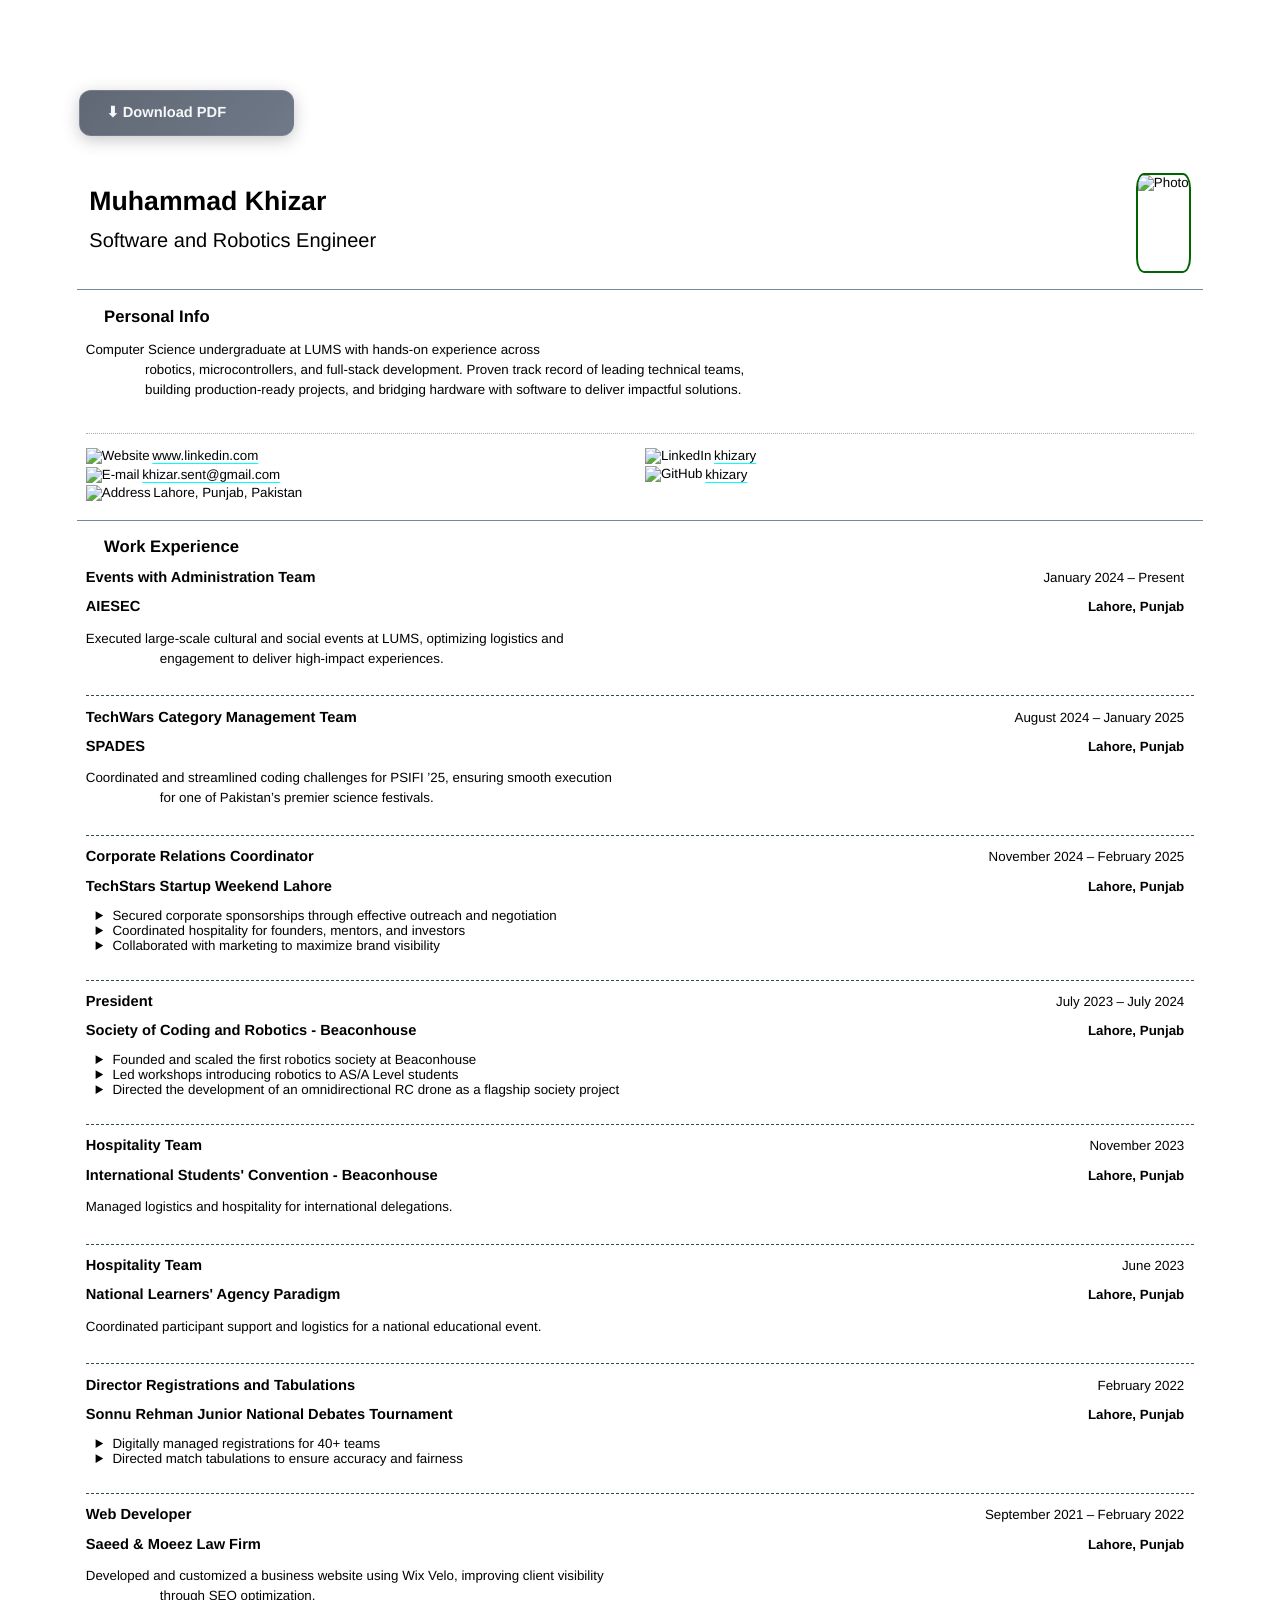
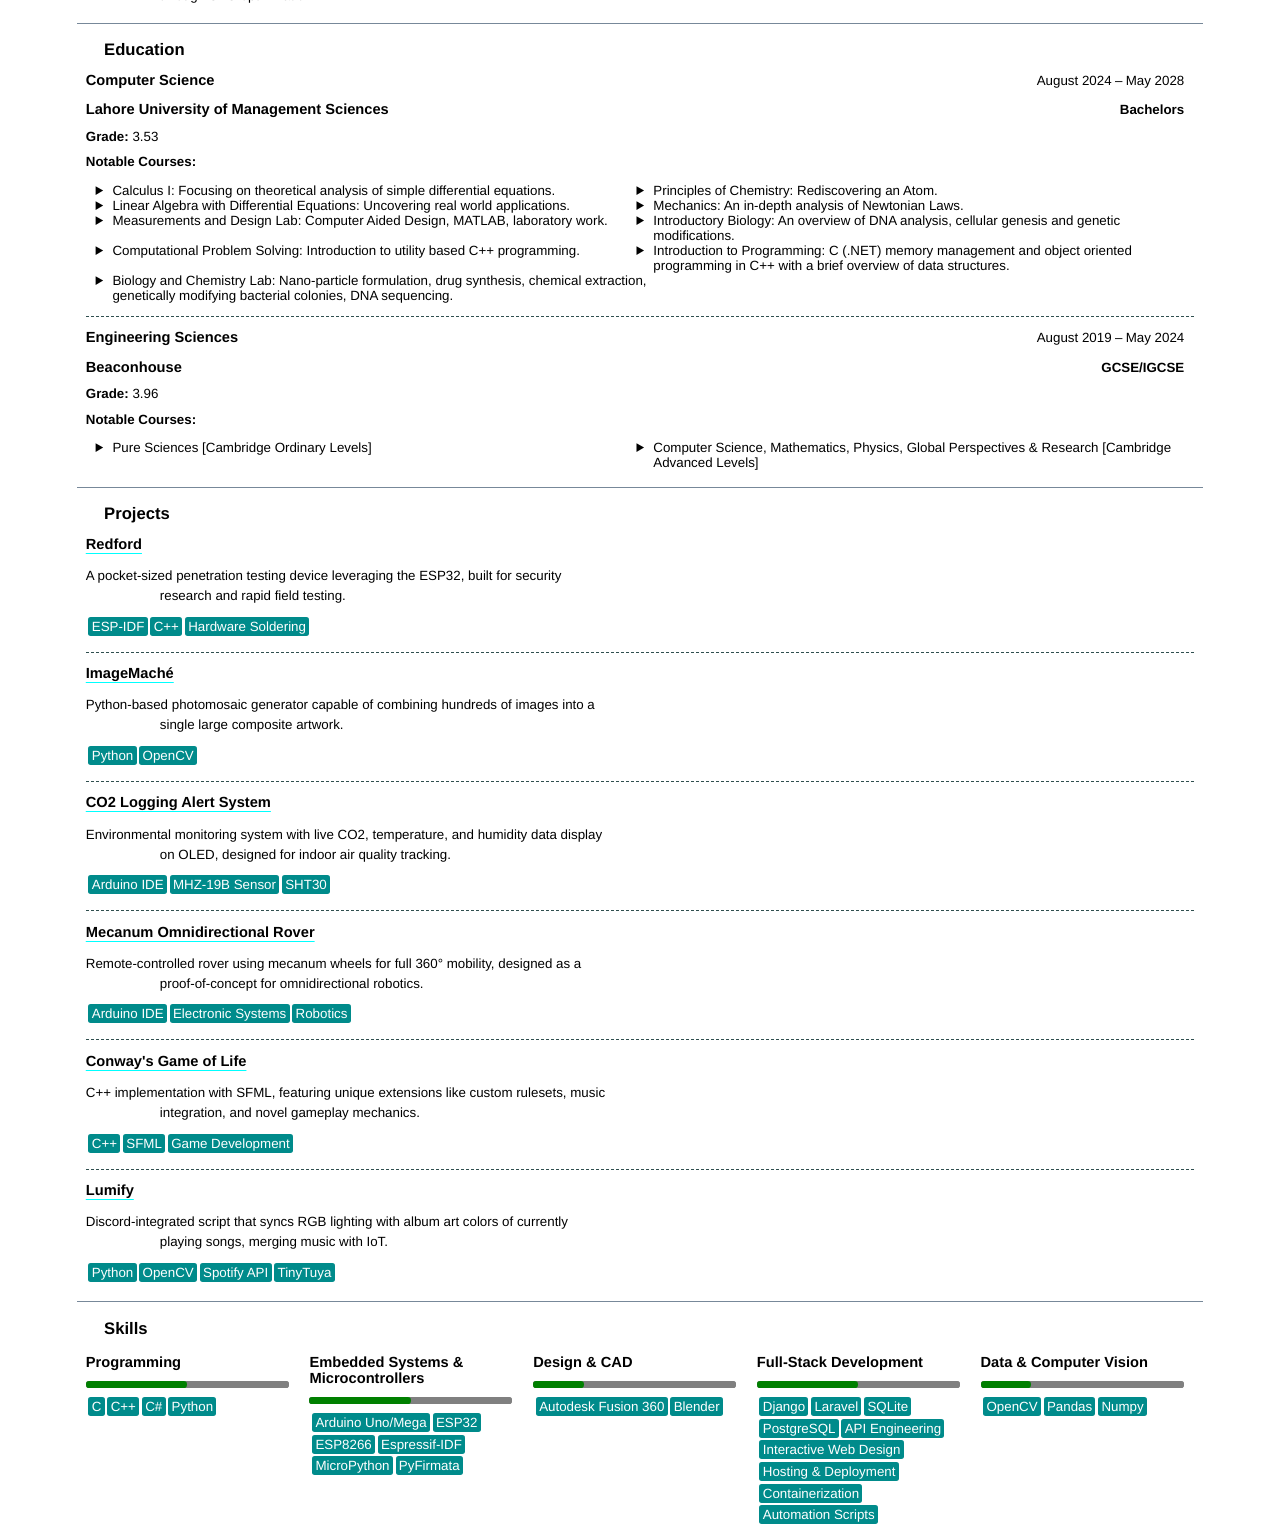
==== assets/resume-modern.html @ 8c9f1159 "Add files via upload" ====
<!DOCTYPE html>
<html lang="en" dir="ltr">

<head>
    <meta charset="UTF-8">
    <meta name="viewport" content="width=device-width,initial-scale=1">
    <meta name="generator" content="jsonresume-theme-relaxed v0.2.0">
    <meta name="author" content="Muhammad Khizar">
    <meta name="description"
        content="Computer Science undergraduate at LUMS with hands-on experience across robotics, microcontrollers, and full-stack development. Proven track record of leading technical teams, building production-ready projects, and bridging hardware with software to deliver impactful solutions.">
    <meta property="og:site_name" content="Muhammad Khizar">
    <meta property="og:title" content="Software and Robotics Engineer">
    <meta property="og:description"
        content="Computer Science undergraduate at LUMS with hands-on experience across robotics, microcontrollers, and full-stack development. Proven track record of leading technical teams, building production-ready projects, and bridging hardware with software to deliver impactful solutions.">
    <meta property="og:image"
        content="https://i.ibb.co/YBVD8BQb/Screenshot-2024-07-15-11-43-13-573-com-miui-gallery-edit.jpg">
    <meta name="twitter:card" content="summary">
    <link rel="shortcut icon" type="image/jpeg"
        href="https://i.ibb.co/YBVD8BQb/Screenshot-2024-07-15-11-43-13-573-com-miui-gallery-edit.jpg">
    <link rel="stylesheet" type="text/css" href="https://use.typekit.net/wav6afv.css">
    <style>
        :root {
            font-size: 10pt
        }

        :root {
            font-family: "Lato", sans-serif;
            text-rendering: geometricPrecision
        }

        @media not print {
            @page {
                margin: 2ex
            }
        }

        @media print {
            @page {
                margin: 2.5cm
            }
        }

        body {
            padding: 0
        }

        @media only screen and (min-width:297mm) {
            body {
                height: 210mm;
                width: 297mm;
                margin: auto
            }
        }

        main {
            margin: 0 1ex
        }

        header {
            height: 8em;
            margin: 1ex 1.5ex -1ex
        }

        article:not(.flex)>h3 {
            margin-block-end: .75em
        }

        section {
            break-inside: avoid-page
        }

        h1 {
            font-size: 2em;
            font-weight: 600;
            margin: .5em 0
        }

        h2 {
            font-size: 1.5em;
            font-weight: 400;
            margin: .5em 0
        }

        h3 {
            font-size: 1.25em;
            font-weight: 600;
            break-after: avoid-page
        }

        h3::before {
            content: " ";
            height: 0;
            width: calc(100% + 2ex);
            display: block;
            position: relative;
            padding-block-start: 1em;
            border-block-start: .2ex solid #789;
            left: -1ex;
            right: -1ex
        }

        strong {
            font-size: 1.1em;
            font-weight: 600
        }

        b {
            font-weight: 600
        }

        small {
            font-size: .9em
        }

        em {
            font-style: normal;
            text-decoration: underline #000 solid .15ex;
            text-underline-position: under
        }

        address {
            font-style: inherit
        }

        a,
        a:hover {
            color: inherit;
            outline: none;
            text-decoration: underline #0ff solid .15ex;
            text-underline-position: under
        }

        mark {
            color: #fff;
            background-color: #008b8b;
            border-radius: .2em;
            display: inline-block;
            padding: .15em .25em;
            margin: 0 0 .2em .2em;
            print-color-adjust: exact
        }

        ul {
            padding-inline-start: 2em;
            list-style-type: disclosure-closed
        }

        progress {
            height: .5em;
            border: 0;
            width: 95%;
            background-color: #808080;
            display: inline-block;
            border-radius: .25em;
            margin: .25em 0;
            print-color-adjust: exact
        }

        progress::-moz-progress-bar {
            border-radius: .25em;
            background-color: #008000;
            print-color-adjust: exact
        }

        progress::-webkit-progress-value {
            border-radius: .25em;
            background-color: #008000;
            print-color-adjust: exact
        }

        progress::-webkit-progress-bar {
            border-radius: .25em
        }

        time+ :is(time, span)::before {
            content: "–";
            padding: 0 .25em
        }

        .flex {
            display: flex;
            flex-wrap: wrap;
            justify-content: space-evenly;
            gap: 0 .75em
        }

        .flex>h3 {
            flex-basis: 100%
        }

        .flex>section {
            flex: 1
        }

        .details> :first-child {
            margin-block-end: 1em
        }

        .details:not(:first-of-type) {
            padding-block-start: 1em
        }

        .details:not(:last-of-type) {
            padding-block-end: 1em;
            border-block-end: .15ex dashed #2f4f4f
        }

        .wrap {
            line-height: 1.5em;
            white-space: pre-wrap
        }

        .icon {
            height: .9em;
            width: .9em;
            vertical-align: middle;
            margin-inline-end: .2em
        }

        h3>.icon {
            margin-block-end: .4ex
        }

        .icon[src$="map-pin.svg"] {
            vertical-align: initial;
            margin-block-start: -.4ex
        }

        .icon[src$="trophy.svg"],
        .icon[src$="document-text.svg"] {
            margin-block-start: -.2ex
        }

        .icon[src$="heart.svg"],
        .icon[src$="academic-cap.svg"] {
            margin-block-start: -.1ex
        }

        .icon[src$="github"] {
            margin-block-end: .4ex
        }

        .icon[src$="element"] {
            margin-block-end: .3ex
        }

        .icon[src$="signal"],
        .icon[src$="globe-alt.svg"] {
            margin-block-end: .2ex
        }

        .icon[src$="linkedin"],
        .icon[src$="phone.svg"],
        .icon[src$="envelope.svg"] {
            margin-block-end: .1ex
        }

        .float {
            float: inline-end;
            margin-inline-end: .75em
        }

        .sep {
            margin-block-start: .25em
        }

        .sep>b::after {
            content: "·";
            padding: 0 .5em
        }

        .education>div+div {
            margin-block-start: 1.5ex
        }

        .education .courses>ul {
            display: flex;
            flex-wrap: wrap;
            margin-block-end: 0
        }

        .education .courses>ul>li {
            flex-basis: 50%
        }

        .certificate+.certificate {
            margin-block-start: 1.5ex
        }

        .project>div+div {
            margin-block-start: 1.5ex
        }

        .reference {
            background: #d3d3d3;
            border-radius: 1.5ex;
            padding: .5em 1em;
            print-color-adjust: exact
        }

        .reference>blockquote {
            font-style: italic;
            quotes: "“" "”";
            margin: 0
        }

        .reference>blockquote::before {
            content: open-quote;
            font-size: 2em;
            line-height: .1em;
            vertical-align: -.4em;
            color: #789;
            padding-inline-end: .25em
        }

        .reference>blockquote::after {
            content: close-quote;
            font-size: 2em;
            line-height: .1em;
            vertical-align: -.4em;
            color: #789;
            padding-inline-start: .2em
        }

        .reference>b::before {
            content: "–";
            padding: 0 .5em 0 0
        }

        :is(.skill, .language, .interest)>div {
            margin-block-start: .75ex
        }

        #summary {
            padding-block-end: 1em;
            border-block-end: .1ex dotted #a9a9a9
        }

        #image {
            display: contents
        }

        #image>img {
            float: inline-end;
            max-height: 90%;
            border: .3ex solid #006400;
            border-radius: 15%
        }

        :is(#contact, #profiles)>div {
            margin-block-end: .25ex
        }

        @supports not (float:inline-end) {

            html[dir="ltr"] #image>img,
            html[dir="ltr"] .float {
                float: right
            }

            html[dir="rtl"] #image>img,
            html[dir="rtl"] .float {
                float: left
            }
        }
    </style>
    <style>
        .download-btn {
            display: inline-block;
            margin-bottom: 3vh;
            margin-top: 10vh;
            align-items: center;
            justify-content: center;
            background: linear-gradient(135deg, #1e293b 0%, #334155 100%);
            opacity: 70%;
            color: #f1f5f9;
            font-weight: 600;
            padding: 1rem 2rem;
            border-radius: 12px;
            text-decoration: none;
            font-size: 1.1rem;
            box-shadow: 0 4px 16px rgba(0,0,0,0.3);
            border: 1px solid rgba(148, 163, 184, 0.2);
            transition: all 0.4s cubic-bezier(0.175, 0.885, 0.32, 1.275);
            position: relative;
            overflow: hidden;
            min-width: 160px;
            transform-style: preserve-3d;
        }

        .download-btn:hover {
            background: #000000;
            color: white;
            transform: translateY(-2px);
            box-shadow: 0 6px 20px rgba(0, 0, 0, 0.2)
        }
    </style>
    <title>Muhammad Khizar</title>
</head>

<body><a href="resume.pdf" download class="download-btn">⬇ Download PDF</a>
    <header class="flex">
        <section>
            <h1 id="name">Muhammad Khizar</h1>
            <h2 id="label">Software and Robotics Engineer</h2>
        </section>
        <section id="image"><img alt="Photo"
                src="https://i.ibb.co/YBVD8BQb/Screenshot-2024-07-15-11-43-13-573-com-miui-gallery-edit.jpg"></section>
    </header>
    <main>
        <article id="about">
            <h3><img class="icon" alt=""
                    src="https://cdn.statically.io/gh/tailwindlabs/heroicons/master/src/24/outline/identification.svg">Personal
                Info</h3>
            <p id="summary" class="wrap">Computer Science undergraduate at LUMS with hands-on experience across
                robotics, microcontrollers, and full-stack development. Proven track record of leading technical teams,
                building production-ready projects, and bridging hardware with software to deliver impactful solutions.
            </p>
            <address class="flex">
                <section id="contact">
                    <div class="url"><img class="icon" alt="Website"
                            src="https://cdn.statically.io/gh/tailwindlabs/heroicons/master/src/24/outline/globe-alt.svg"><a
                            rel="me" href="https://www.linkedin.com/in/khizary/">www.linkedin.com</a></div>
                    <div class="url"><img class="icon" alt="E-mail"
                            src="https://cdn.statically.io/gh/tailwindlabs/heroicons/master/src/24/outline/envelope.svg"><a
                            rel="me" href="mailto:khizar.sent@gmail.com">khizar.sent@gmail.com</a></div>
                    <div><img class="icon" alt="Address"
                            src="https://cdn.statically.io/gh/tailwindlabs/heroicons/master/src/24/outline/map-pin.svg"><span>Lahore,
                            Punjab, Pakistan</span></div>
                </section>
                <section id="profiles">
                    <div class="brand"><img class="icon" alt="LinkedIn"
                            src="https://upload.wikimedia.org/wikipedia/commons/8/81/LinkedIn_icon.svg"><a rel="me"
                            href="https://www.linkedin.com/in/khizary/">khizary</a></div>
                    <div class="brand"><img class="icon" alt="GitHub" src="https://cdn.simpleicons.org/github"><a
                            rel="me" href="https://github.com/khizary">khizary</a></div>
                </section>
            </address>
        </article>
        <article id="work">
            <h3><img class="icon" alt=""
                    src="https://cdn.statically.io/gh/tailwindlabs/heroicons/master/src/24/outline/building-office-2.svg">Work
                Experience</h3>
            <section class="work details">
                <div><strong>Events with Administration Team</strong><span class="float"><time
                            datetime="2024-01">January 2024</time><span>Present</span></span></div>
                <div><strong><span>AIESEC</span></strong><b class="float">Lahore, Punjab</b></div>
                <p class="wrap">Executed large-scale cultural and social events at LUMS, optimizing logistics and
                    engagement to deliver high-impact experiences.</p>
            </section>
            <section class="work details">
                <div><strong>TechWars Category Management Team</strong><span class="float"><time
                            datetime="2024-08">August 2024</time><time datetime="2025-01">January 2025</time></span>
                </div>
                <div><strong><span>SPADES</span></strong><b class="float">Lahore, Punjab</b></div>
                <p class="wrap">Coordinated and streamlined coding challenges for PSIFI ’25, ensuring smooth execution
                    for one of Pakistan’s premier science festivals.</p>
            </section>
            <section class="work details">
                <div><strong>Corporate Relations Coordinator</strong><span class="float"><time
                            datetime="2024-11">November 2024</time><time datetime="2025-02">February 2025</time></span>
                </div>
                <div><strong><span>TechStars Startup Weekend Lahore</span></strong><b class="float">Lahore, Punjab</b>
                </div>
                <ul class="highlights">
                    <li>Secured corporate sponsorships through effective outreach and negotiation</li>
                    <li>Coordinated hospitality for founders, mentors, and investors</li>
                    <li>Collaborated with marketing to maximize brand visibility</li>
                </ul>
            </section>
            <section class="work details">
                <div><strong>President</strong><span class="float"><time datetime="2023-07">July 2023</time><time
                            datetime="2024-07">July 2024</time></span></div>
                <div><strong><span>Society of Coding and Robotics - Beaconhouse</span></strong><b class="float">Lahore,
                        Punjab</b></div>
                <ul class="highlights">
                    <li>Founded and scaled the first robotics society at Beaconhouse</li>
                    <li>Led workshops introducing robotics to AS/A Level students</li>
                    <li>Directed the development of an omnidirectional RC drone as a flagship society project</li>
                </ul>
            </section>
            <section class="work details">
                <div><strong>Hospitality Team</strong><span class="float"><time datetime="2023-11">November
                            2023</time></span></div>
                <div><strong><span>International Students' Convention - Beaconhouse</span></strong><b
                        class="float">Lahore, Punjab</b></div>
                <p class="wrap">Managed logistics and hospitality for international delegations.</p>
            </section>
            <section class="work details">
                <div><strong>Hospitality Team</strong><span class="float"><time datetime="2023-06">June
                            2023</time></span></div>
                <div><strong><span>National Learners' Agency Paradigm</span></strong><b class="float">Lahore, Punjab</b>
                </div>
                <p class="wrap">Coordinated participant support and logistics for a national educational event.</p>
            </section>
            <section class="work details">
                <div><strong>Director Registrations and Tabulations</strong><span class="float"><time
                            datetime="2022-02">February 2022</time></span></div>
                <div><strong><span>Sonnu Rehman Junior National Debates Tournament</span></strong><b
                        class="float">Lahore, Punjab</b></div>
                <ul class="highlights">
                    <li>Digitally managed registrations for 40+ teams</li>
                    <li>Directed match tabulations to ensure accuracy and fairness</li>
                </ul>
            </section>
            <section class="work details">
                <div><strong>Web Developer</strong><span class="float"><time datetime="2021-09">September
                            2021</time><time datetime="2022-02">February 2022</time></span></div>
                <div><strong><span>Saeed & Moeez Law Firm</span></strong><b class="float">Lahore, Punjab</b></div>
                <p class="wrap">Developed and customized a business website using Wix Velo, improving client visibility
                    through SEO optimization.</p>
            </section>
        </article>
        <article id="education">
            <h3><img class="icon" alt=""
                    src="https://cdn.statically.io/gh/tailwindlabs/heroicons/master/src/24/outline/academic-cap.svg">Education
            </h3>
            <section class="education details">
                <div><strong><span>Computer Science</span></strong><span class="float"><time datetime="2024-08">August
                            2024</time><time datetime="2028-05">May 2028</time></span></div>
                <div><strong>Lahore University of Management Sciences</strong><b class="float">Bachelors</b></div>
                <div class="grade"><b>Grade: </b>3.53</div>
                <div class="courses"><b>Notable Courses:</b>
                    <ul>
                        <li>Calculus I: Focusing on theoretical analysis of simple differential equations.</li>
                        <li>Principles of Chemistry: Rediscovering an Atom.</li>
                        <li>Linear Algebra with Differential Equations: Uncovering real world applications.</li>
                        <li>Mechanics: An in-depth analysis of Newtonian Laws.</li>
                        <li>Measurements and Design Lab: Computer Aided Design, MATLAB, laboratory work.</li>
                        <li>Introductory Biology: An overview of DNA analysis, cellular genesis and genetic
                            modifications.</li>
                        <li>Computational Problem Solving: Introduction to utility based C++ programming.</li>
                        <li>Introduction to Programming: C (.NET) memory management and object oriented programming in
                            C++ with a brief overview of data structures.</li>
                        <li>Biology and Chemistry Lab: Nano-particle formulation, drug synthesis, chemical extraction,
                            genetically modifying bacterial colonies, DNA sequencing.</li>
                    </ul>
                </div>
            </section>
            <section class="education details">
                <div><strong><span>Engineering Sciences</span></strong><span class="float"><time
                            datetime="2019-08">August 2019</time><time datetime="2024-05">May 2024</time></span></div>
                <div><strong>Beaconhouse</strong><b class="float">GCSE/IGCSE</b></div>
                <div class="grade"><b>Grade: </b>3.96</div>
                <div class="courses"><b>Notable Courses:</b>
                    <ul>
                        <li>Pure Sciences [Cambridge Ordinary Levels]</li>
                        <li>Computer Science, Mathematics, Physics, Global Perspectives & Research [Cambridge Advanced
                            Levels]</li>
                    </ul>
                </div>
            </section>
        </article>
        <article id="projects">
            <h3><img class="icon" alt=""
                    src="https://cdn.statically.io/gh/tailwindlabs/heroicons/master/src/24/outline/archive-box.svg">Projects
            </h3>
            <section class="project details">
                <div><strong><a href="https://github.com/Khizary/Redford">Redford</a></strong></div>
                <div class="wrap">A pocket-sized penetration testing device leveraging the ESP32, built for security
                    research and rapid field testing.</div>
                <div class="keywords"><mark>ESP-IDF</mark><mark>C++</mark><mark>Hardware Soldering</mark></div>
            </section>
            <section class="project details">
                <div><strong><a href="https://github.com/Khizary/ImageMache">ImageMaché</a></strong></div>
                <div class="wrap">Python-based photomosaic generator capable of combining hundreds of images into a
                    single large composite artwork.</div>
                <div class="keywords"><mark>Python</mark><mark>OpenCV</mark></div>
            </section>
            <section class="project details">
                <div><strong><a href="https://github.com/Khizary/CO2-Logging-Alert-System">CO2 Logging Alert
                            System</a></strong></div>
                <div class="wrap">Environmental monitoring system with live CO2, temperature, and humidity data display
                    on OLED, designed for indoor air quality tracking.</div>
                <div class="keywords"><mark>Arduino IDE</mark><mark>MHZ-19B Sensor</mark><mark>SHT30</mark></div>
            </section>
            <section class="project details">
                <div><strong><a href="https://github.com/Khizary/Mecanum-Camera-Rover">Mecanum Omnidirectional
                            Rover</a></strong></div>
                <div class="wrap">Remote-controlled rover using mecanum wheels for full 360° mobility, designed as a
                    proof-of-concept for omnidirectional robotics.</div>
                <div class="keywords"><mark>Arduino IDE</mark><mark>Electronic Systems</mark><mark>Robotics</mark></div>
            </section>
            <section class="project details">
                <div><strong><a href="https://github.com/Khizary/Conways-Game-of-Life">Conway's Game of
                            Life</a></strong></div>
                <div class="wrap">C++ implementation with SFML, featuring unique extensions like custom rulesets, music
                    integration, and novel gameplay mechanics.</div>
                <div class="keywords"><mark>C++</mark><mark>SFML</mark><mark>Game Development</mark></div>
            </section>
            <section class="project details">
                <div><strong><a href="https://github.com/Khizary/Lumify">Lumify</a></strong></div>
                <div class="wrap">Discord-integrated script that syncs RGB lighting with album art colors of currently
                    playing songs, merging music with IoT.</div>
                <div class="keywords"><mark>Python</mark><mark>OpenCV</mark><mark>Spotify
                        API</mark><mark>TinyTuya</mark></div>
            </section>
        </article>
        <article id="skills" class="flex">
            <h3><img class="icon" alt=""
                    src="https://cdn.statically.io/gh/tailwindlabs/heroicons/master/src/24/outline/wrench-screwdriver.svg">Skills
            </h3>
            <section class="skill"><strong>Programming</strong>
                <div title="Intermediate"><progress max="100" value="50"></progress></div>
                <div class="keywords"><mark>C</mark><mark>C++</mark><mark>C#</mark><mark>Python</mark></div>
            </section>
            <section class="skill"><strong>Embedded Systems & Microcontrollers</strong>
                <div title="Intermediate"><progress max="100" value="50"></progress></div>
                <div class="keywords"><mark>Arduino
                        Uno/Mega</mark><mark>ESP32</mark><mark>ESP8266</mark><mark>Espressif-IDF</mark><mark>MicroPython</mark><mark>PyFirmata</mark>
                </div>
            </section>
            <section class="skill"><strong>Design & CAD</strong>
                <div title="Beginner"><progress max="100" value="25"></progress></div>
                <div class="keywords"><mark>Autodesk Fusion 360</mark><mark>Blender</mark></div>
            </section>
            <section class="skill"><strong>Full-Stack Development</strong>
                <div title="Intermediate"><progress max="100" value="50"></progress></div>
                <div class="keywords">
                    <mark>Django</mark><mark>Laravel</mark><mark>SQLite</mark><mark>PostgreSQL</mark><mark>API
                        Engineering</mark><mark>Interactive Web Design</mark><mark>Hosting &
                        Deployment</mark><mark>Containerization</mark><mark>Automation Scripts</mark></div>
            </section>
            <section class="skill"><strong>Data & Computer Vision</strong>
                <div title="Beginner"><progress max="100" value="25"></progress></div>
                <div class="keywords"><mark>OpenCV</mark><mark>Pandas</mark><mark>Numpy</mark></div>
            </section>
        </article>
    </main>
</body>

</html>
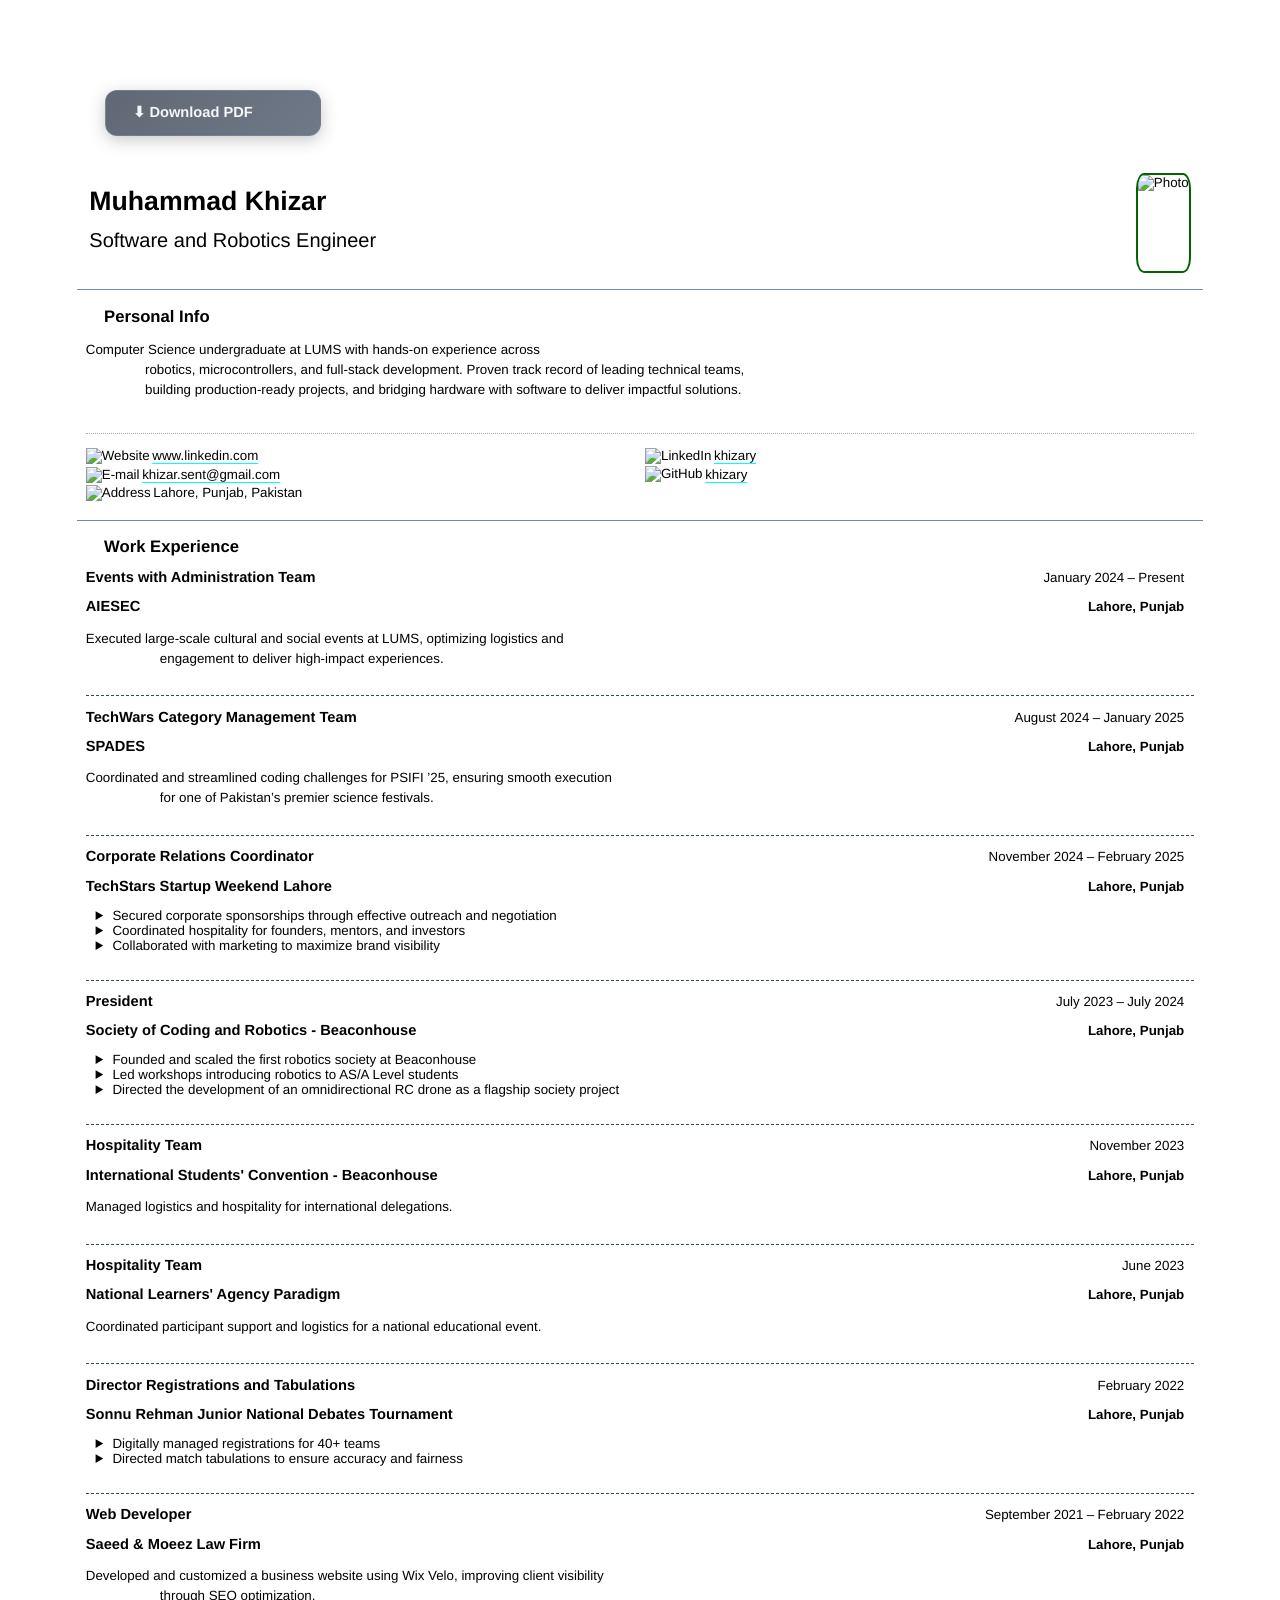
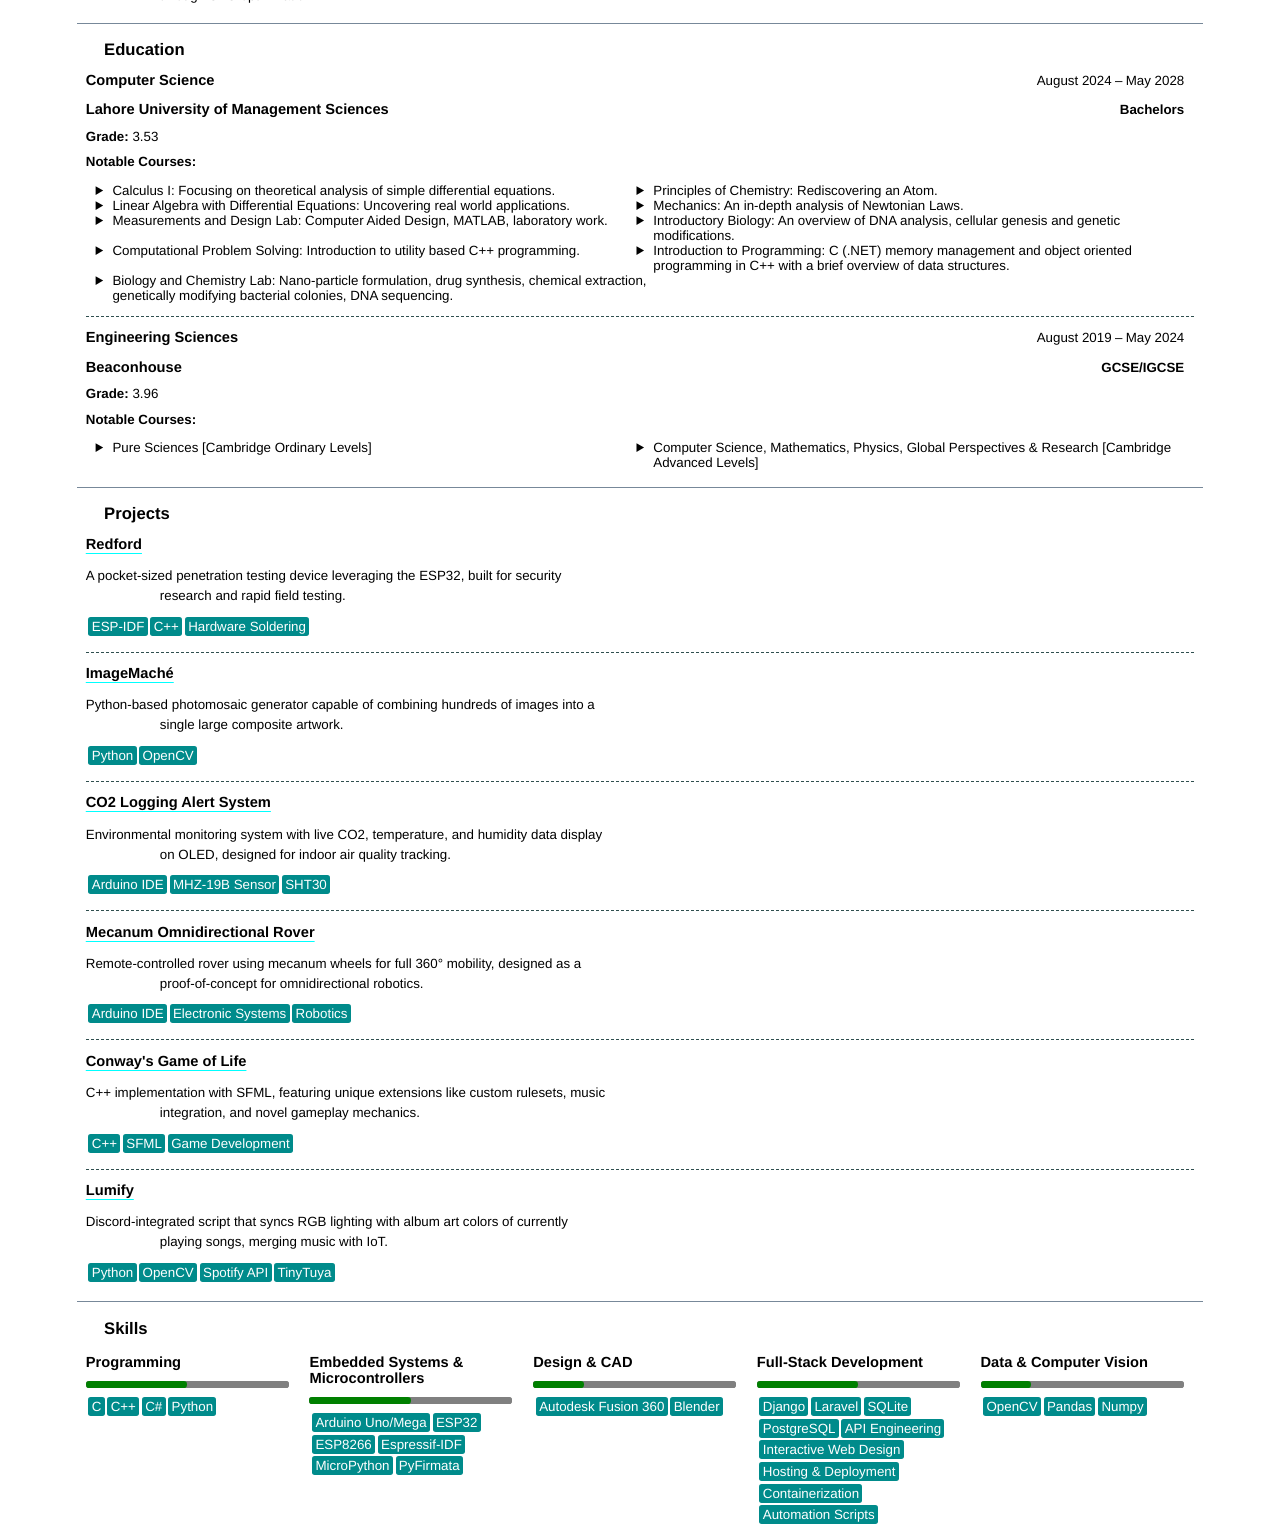
==== commit 21077dee: "Add files via upload" ====
--- a/assets/resume-modern.html
+++ b/assets/resume-modern.html
@@ -369,6 +369,7 @@
             display: inline-block;
             margin-bottom: 3vh;
             margin-top: 10vh;
+            margin-left: 2rem;
             align-items: center;
             justify-content: center;
             background: linear-gradient(135deg, #1e293b 0%, #334155 100%);
@@ -386,13 +387,22 @@
             overflow: hidden;
             min-width: 160px;
             transform-style: preserve-3d;
-        }
-
-        .download-btn:hover {
+        }        .download-btn:hover {
             background: #000000;
             color: white;
             transform: translateY(-2px);
             box-shadow: 0 6px 20px rgba(0, 0, 0, 0.2)
+        }
+
+        /* Mobile responsive styles for download button */
+        @media (max-width: 768px) {
+            .download-btn {
+                display: block;
+                margin: 5vh auto 2vh auto;
+                text-align: center;
+                margin-left: 0;
+                width: fit-content;
+            }
         }
     </style>
     <title>Muhammad Khizar</title>
